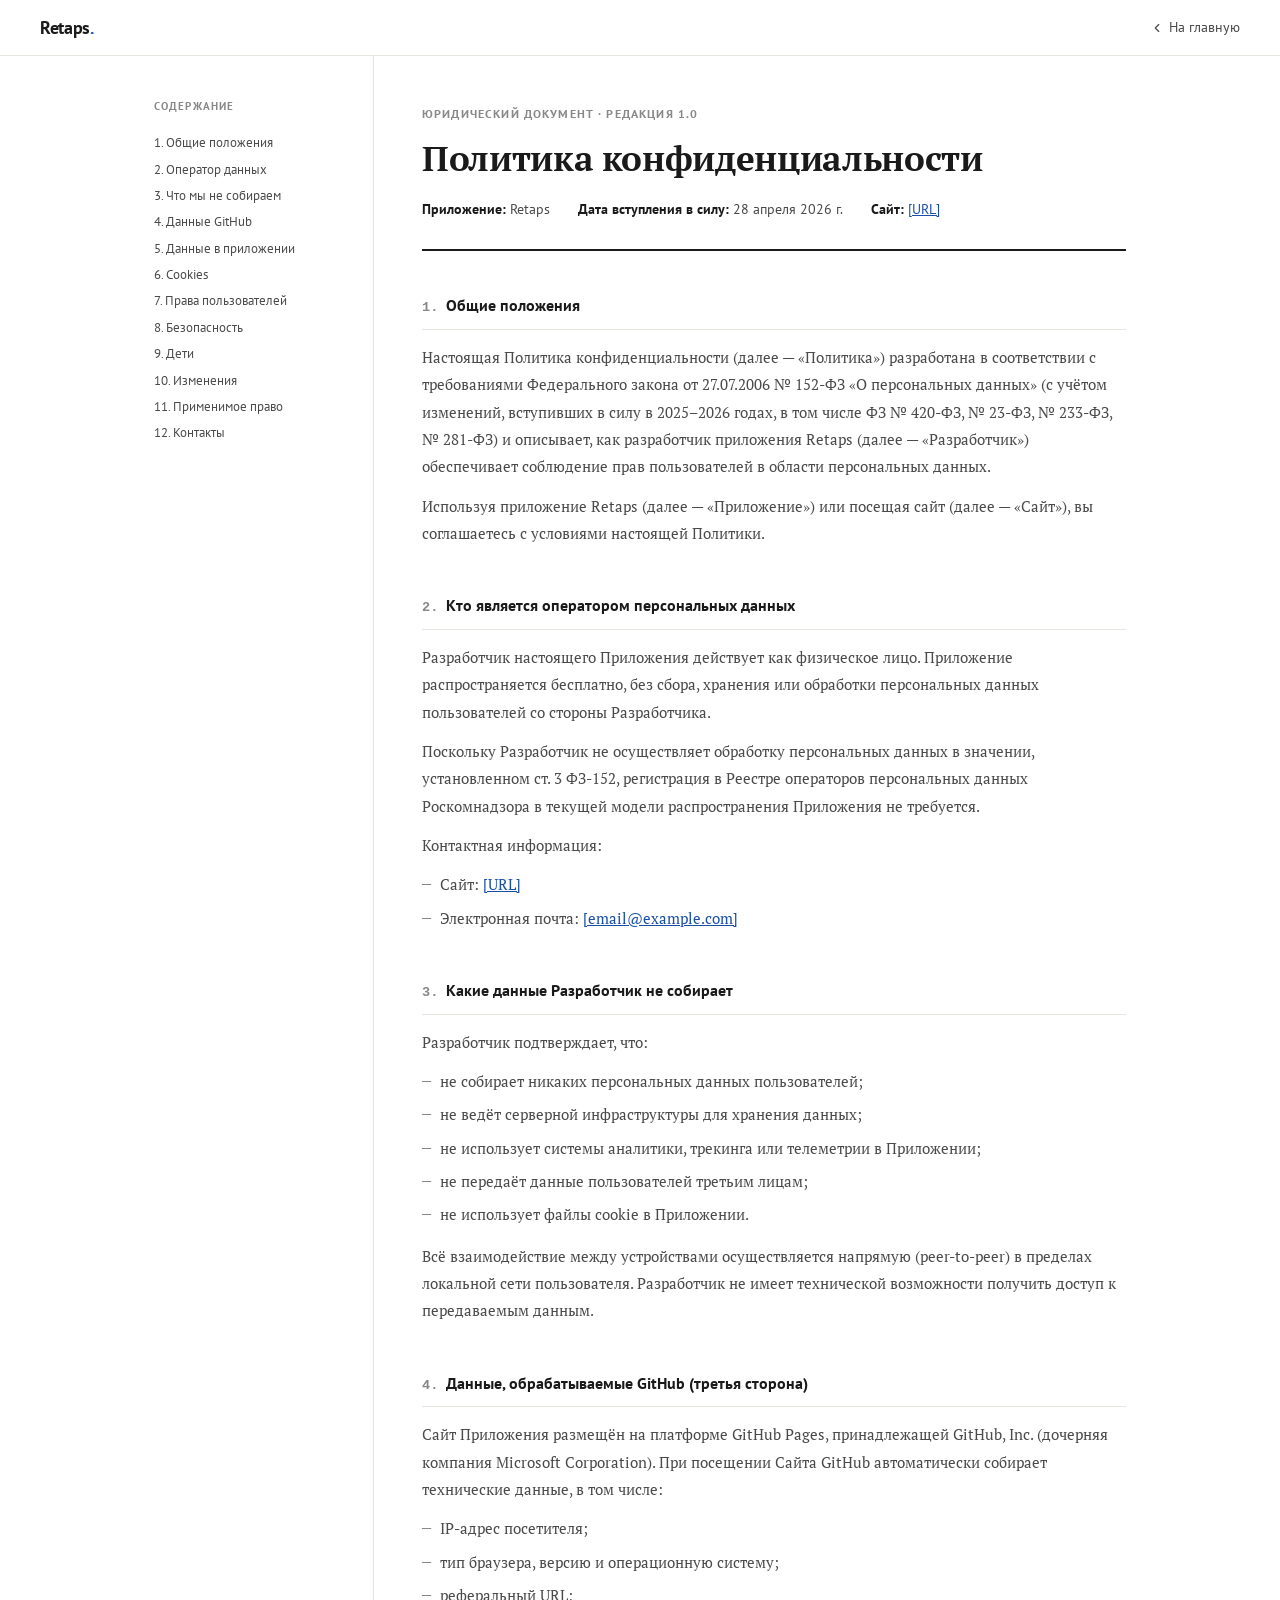
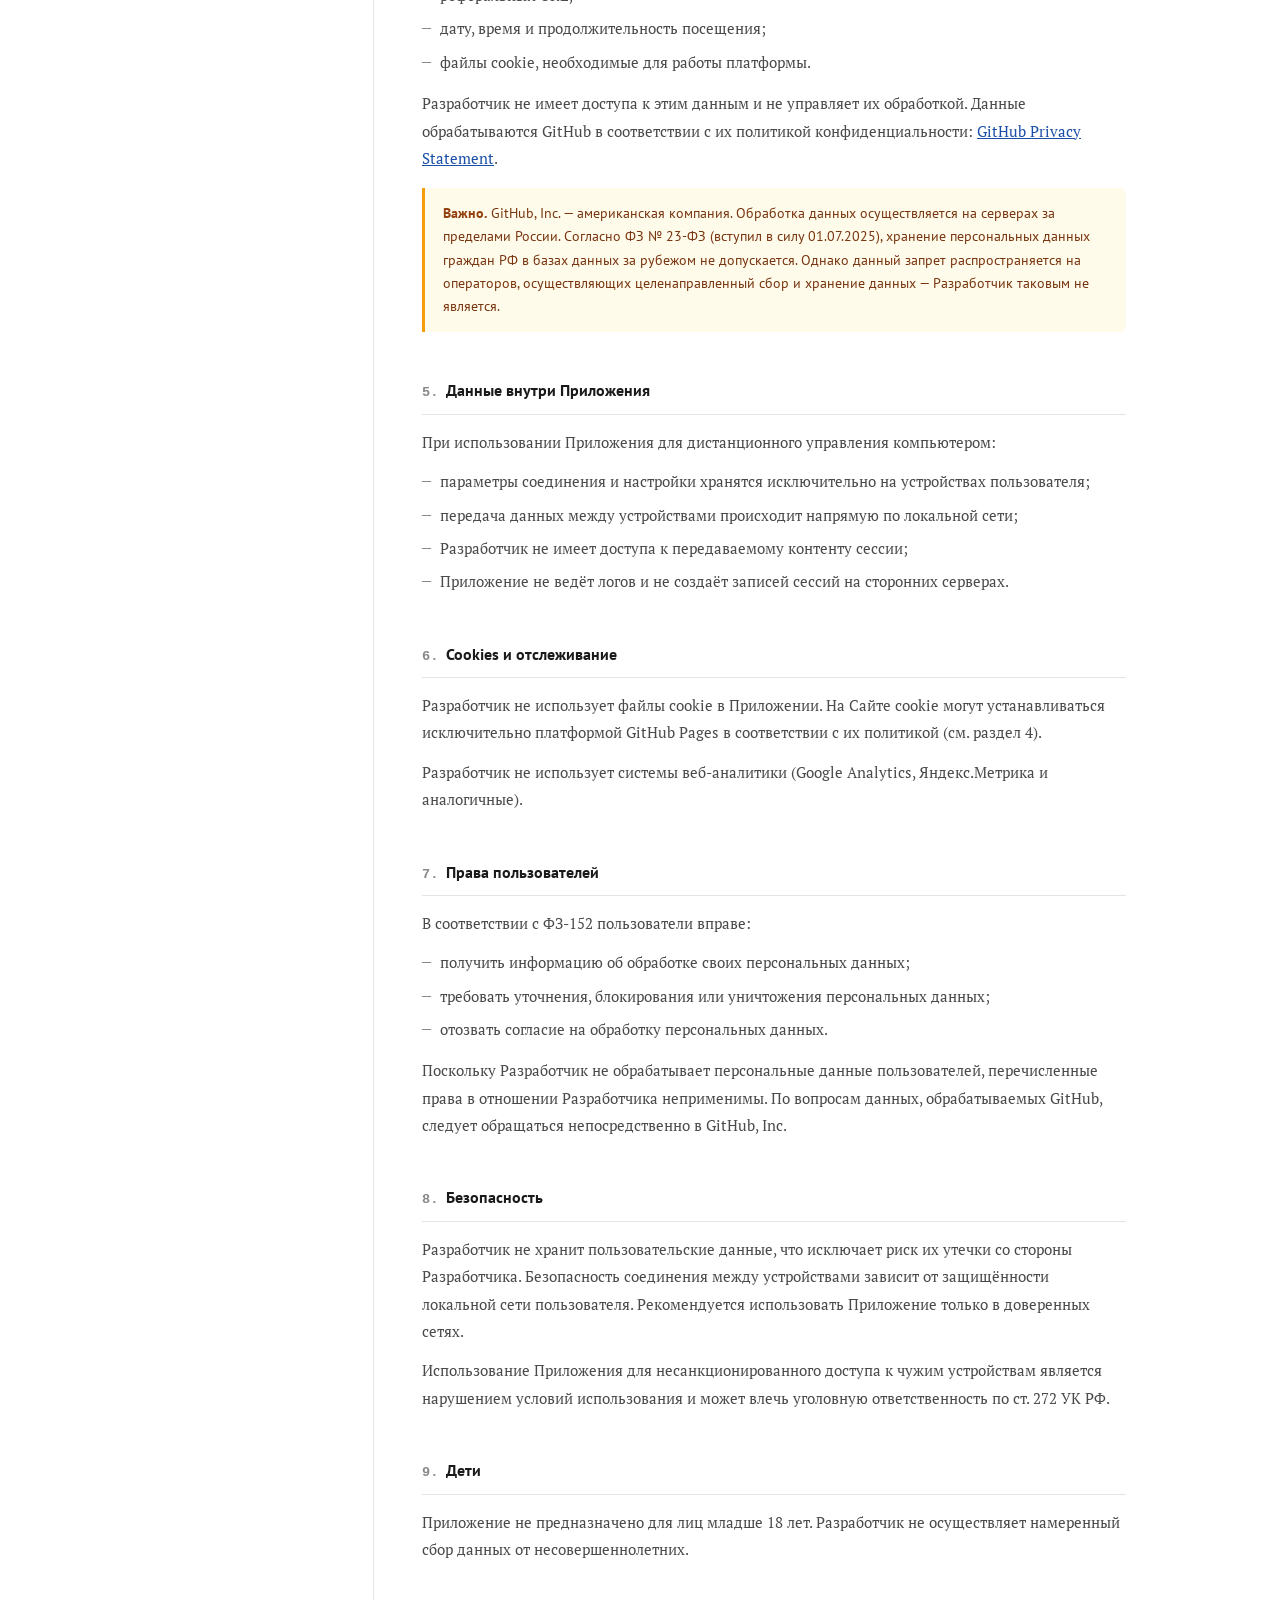
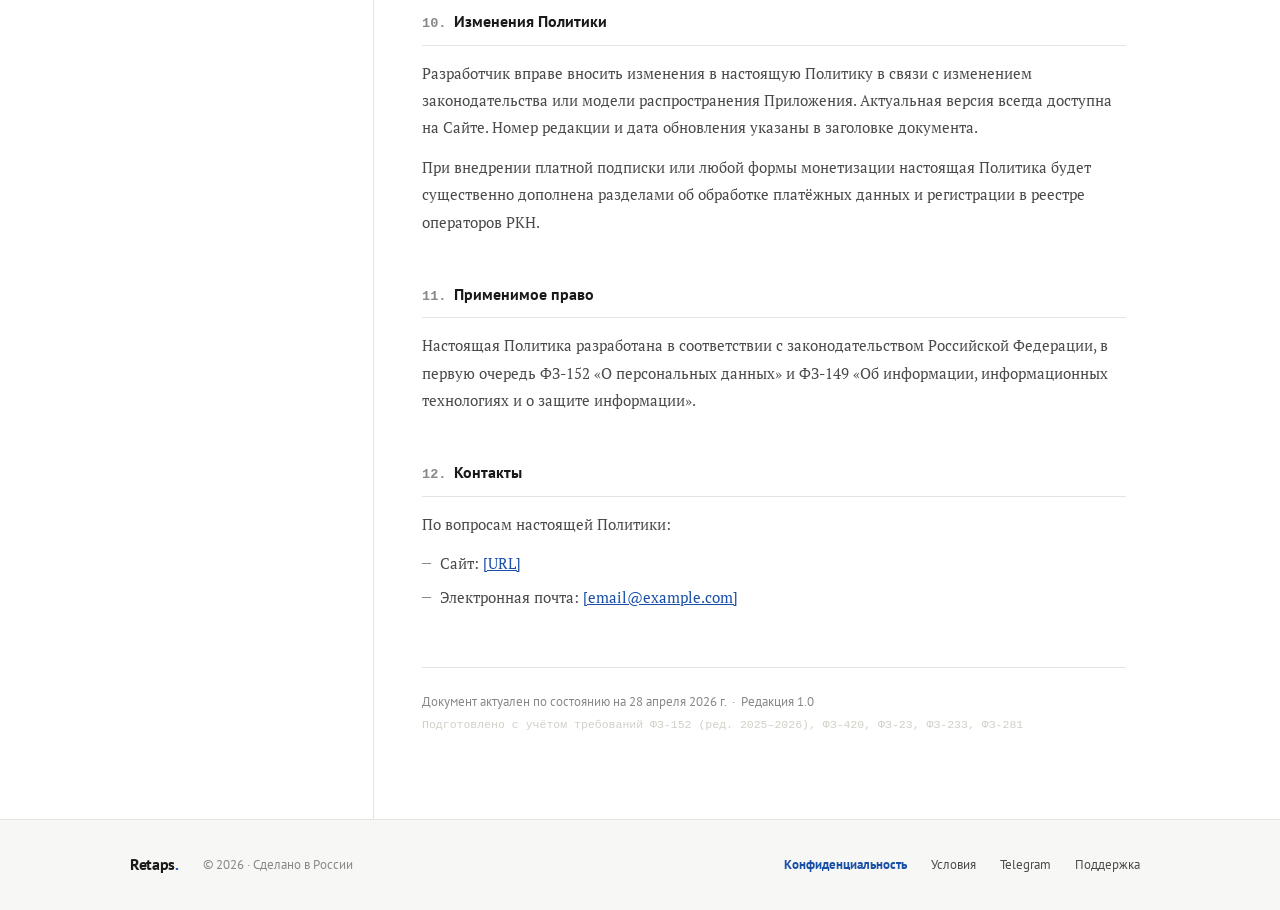
==== privacy.html @ 4c0c45dc "add languages" ====
<!DOCTYPE html>
<html lang="ru">
<head>
    <meta charset="UTF-8">
    <meta name="viewport" content="width=device-width, initial-scale=1.0">
    <title>Политика конфиденциальности — Retaps</title>
    <meta name="description" content="Политика конфиденциальности приложения Retaps">
    <link rel="icon" href="assets/favicon.ico" type="image/x-icon">
    <link rel="preconnect" href="https://fonts.googleapis.com">
    <link rel="preconnect" href="https://fonts.gstatic.com" crossorigin>
    <link href="https://fonts.googleapis.com/css2?family=PT+Serif:ital,wght@0,400;0,700;1,400&family=PT+Sans:wght@400;700&display=swap"
          rel="stylesheet">
    <link rel="stylesheet" href="legal.css">
</head>
<body>

<nav class="doc-nav">
    <a href="/" class="doc-nav-logo">Retaps<span>.</span></a>
    <a href="/" class="doc-nav-back">
        <svg width="14" height="14" viewBox="0 0 24 24" fill="none" stroke="currentColor" stroke-width="2"
             stroke-linecap="round" stroke-linejoin="round">
            <polyline points="15 18 9 12 15 6"/>
        </svg>
        На главную
    </a>
</nav>

<div class="doc-layout">

    <!-- Sidebar TOC -->
    <aside class="doc-sidebar" aria-label="Содержание">
        <div class="toc-wrap">
            <div class="toc-title">Содержание</div>
            <nav>
                <a href="#s1" class="toc-link">1. Общие положения</a>
                <a href="#s2" class="toc-link">2. Оператор данных</a>
                <a href="#s3" class="toc-link">3. Что мы не собираем</a>
                <a href="#s4" class="toc-link">4. Данные GitHub</a>
                <a href="#s5" class="toc-link">5. Данные в приложении</a>
                <a href="#s6" class="toc-link">6. Cookies</a>
                <a href="#s7" class="toc-link">7. Права пользователей</a>
                <a href="#s8" class="toc-link">8. Безопасность</a>
                <a href="#s9" class="toc-link">9. Дети</a>
                <a href="#s10" class="toc-link">10. Изменения</a>
                <a href="#s11" class="toc-link">11. Применимое право</a>
                <a href="#s12" class="toc-link">12. Контакты</a>
            </nav>
        </div>
    </aside>

    <!-- Main content -->
    <main class="doc-main">

        <header class="doc-header">
            <div class="doc-stamp">Юридический документ · Редакция 1.0</div>
            <h1>Политика конфиденциальности</h1>
            <div class="doc-meta">
                <span><strong>Приложение:</strong> Retaps</span>
                <span><strong>Дата вступления в силу:</strong> 28 апреля 2026 г.</span>
                <span><strong>Сайт:</strong> <a href="/">[URL]</a></span>
            </div>
        </header>

        <section class="doc-section" id="s1">
            <h2><span class="sec-num">1.</span> Общие положения</h2>
            <p>Настоящая Политика конфиденциальности (далее — «Политика») разработана в соответствии с требованиями
                Федерального закона от 27.07.2006 № 152-ФЗ «О персональных данных» (с учётом изменений, вступивших в
                силу в 2025–2026 годах, в том числе ФЗ № 420-ФЗ, № 23-ФЗ, № 233-ФЗ, № 281-ФЗ) и описывает, как
                разработчик приложения Retaps (далее — «Разработчик») обеспечивает соблюдение прав пользователей в
                области персональных данных.</p>
            <p>Используя приложение Retaps (далее — «Приложение») или посещая сайт (далее — «Сайт»), вы соглашаетесь с
                условиями настоящей Политики.</p>
        </section>

        <section class="doc-section" id="s2">
            <h2><span class="sec-num">2.</span> Кто является оператором персональных данных</h2>
            <p>Разработчик настоящего Приложения действует как физическое лицо. Приложение распространяется бесплатно,
                без сбора, хранения или обработки персональных данных пользователей со стороны Разработчика.</p>
            <p>Поскольку Разработчик не осуществляет обработку персональных данных в значении, установленном ст. 3
                ФЗ-152, регистрация в Реестре операторов персональных данных Роскомнадзора в текущей модели
                распространения Приложения не требуется.</p>
            <p>Контактная информация:</p>
            <ul>
                <li>Сайт: <a href="/">[URL]</a></li>
                <li>Электронная почта: <a href="mailto:[email@example.com]">[email@example.com]</a></li>
            </ul>
        </section>

        <section class="doc-section" id="s3">
            <h2><span class="sec-num">3.</span> Какие данные Разработчик не собирает</h2>
            <p>Разработчик подтверждает, что:</p>
            <ul>
                <li>не собирает никаких персональных данных пользователей;</li>
                <li>не ведёт серверной инфраструктуры для хранения данных;</li>
                <li>не использует системы аналитики, трекинга или телеметрии в Приложении;</li>
                <li>не передаёт данные пользователей третьим лицам;</li>
                <li>не использует файлы cookie в Приложении.</li>
            </ul>
            <p>Всё взаимодействие между устройствами осуществляется напрямую (peer-to-peer) в пределах локальной сети
                пользователя. Разработчик не имеет технической возможности получить доступ к передаваемым данным.</p>
        </section>

        <section class="doc-section" id="s4">
            <h2><span class="sec-num">4.</span> Данные, обрабатываемые GitHub (третья сторона)</h2>
            <p>Сайт Приложения размещён на платформе GitHub Pages, принадлежащей GitHub, Inc. (дочерняя компания
                Microsoft Corporation). При посещении Сайта GitHub автоматически собирает технические данные, в том
                числе:</p>
            <ul>
                <li>IP-адрес посетителя;</li>
                <li>тип браузера, версию и операционную систему;</li>
                <li>реферальный URL;</li>
                <li>дату, время и продолжительность посещения;</li>
                <li>файлы cookie, необходимые для работы платформы.</li>
            </ul>
            <p>Разработчик не имеет доступа к этим данным и не управляет их обработкой. Данные обрабатываются GitHub в
                соответствии с их политикой конфиденциальности: <a
                        href="https://docs.github.com/ru/site-policy/privacy-policies/github-general-privacy-statement"
                        target="_blank" rel="noopener noreferrer">GitHub Privacy Statement</a>.</p>
            <div class="doc-notice doc-notice--warn">
                <strong>Важно.</strong> GitHub, Inc. — американская компания. Обработка данных осуществляется на
                серверах за пределами России. Согласно ФЗ № 23-ФЗ (вступил в силу 01.07.2025), хранение персональных
                данных граждан РФ в базах данных за рубежом не допускается. Однако данный запрет распространяется на
                операторов, осуществляющих целенаправленный сбор и хранение данных — Разработчик таковым не является.
            </div>
        </section>

        <section class="doc-section" id="s5">
            <h2><span class="sec-num">5.</span> Данные внутри Приложения</h2>
            <p>При использовании Приложения для дистанционного управления компьютером:</p>
            <ul>
                <li>параметры соединения и настройки хранятся исключительно на устройствах пользователя;</li>
                <li>передача данных между устройствами происходит напрямую по локальной сети;</li>
                <li>Разработчик не имеет доступа к передаваемому контенту сессии;</li>
                <li>Приложение не ведёт логов и не создаёт записей сессий на сторонних серверах.</li>
            </ul>
        </section>

        <section class="doc-section" id="s6">
            <h2><span class="sec-num">6.</span> Cookies и отслеживание</h2>
            <p>Разработчик не использует файлы cookie в Приложении. На Сайте cookie могут устанавливаться исключительно
                платформой GitHub Pages в соответствии с их политикой (см. раздел&nbsp;4).</p>
            <p>Разработчик не использует системы веб-аналитики (Google Analytics, Яндекс.Метрика и аналогичные).</p>
        </section>

        <section class="doc-section" id="s7">
            <h2><span class="sec-num">7.</span> Права пользователей</h2>
            <p>В соответствии с ФЗ-152 пользователи вправе:</p>
            <ul>
                <li>получить информацию об обработке своих персональных данных;</li>
                <li>требовать уточнения, блокирования или уничтожения персональных данных;</li>
                <li>отозвать согласие на обработку персональных данных.</li>
            </ul>
            <p>Поскольку Разработчик не обрабатывает персональные данные пользователей, перечисленные права в отношении
                Разработчика неприменимы. По вопросам данных, обрабатываемых GitHub, следует обращаться непосредственно
                в GitHub, Inc.</p>
        </section>

        <section class="doc-section" id="s8">
            <h2><span class="sec-num">8.</span> Безопасность</h2>
            <p>Разработчик не хранит пользовательские данные, что исключает риск их утечки со стороны Разработчика.
                Безопасность соединения между устройствами зависит от защищённости локальной сети пользователя.
                Рекомендуется использовать Приложение только в доверенных сетях.</p>
            <p>Использование Приложения для несанкционированного доступа к чужим устройствам является нарушением условий
                использования и может влечь уголовную ответственность по ст. 272 УК РФ.</p>
        </section>

        <section class="doc-section" id="s9">
            <h2><span class="sec-num">9.</span> Дети</h2>
            <p>Приложение не предназначено для лиц младше 18 лет. Разработчик не осуществляет намеренный сбор данных от
                несовершеннолетних.</p>
        </section>

        <section class="doc-section" id="s10">
            <h2><span class="sec-num">10.</span> Изменения Политики</h2>
            <p>Разработчик вправе вносить изменения в настоящую Политику в связи с изменением законодательства или
                модели распространения Приложения. Актуальная версия всегда доступна на Сайте. Номер редакции и дата
                обновления указаны в заголовке документа.</p>
            <p>При внедрении платной подписки или любой формы монетизации настоящая Политика будет существенно дополнена
                разделами об обработке платёжных данных и регистрации в реестре операторов РКН.</p>
        </section>

        <section class="doc-section" id="s11">
            <h2><span class="sec-num">11.</span> Применимое право</h2>
            <p>Настоящая Политика разработана в соответствии с законодательством Российской Федерации, в первую очередь
                ФЗ-152 «О персональных данных» и ФЗ-149 «Об информации, информационных технологиях и о защите
                информации».</p>
        </section>

        <section class="doc-section" id="s12">
            <h2><span class="sec-num">12.</span> Контакты</h2>
            <p>По вопросам настоящей Политики:</p>
            <ul>
                <li>Сайт: <a href="/">[URL]</a></li>
                <li>Электронная почта: <a href="mailto:[email@example.com]">[email@example.com]</a></li>
            </ul>
        </section>

        <footer class="doc-footer">
            <p>Документ актуален по состоянию на 28 апреля 2026 г. &nbsp;·&nbsp; Редакция 1.0</p>
            <p class="doc-footer-laws">Подготовлено с учётом требований ФЗ-152 (ред. 2025–2026), ФЗ-420, ФЗ-23, ФЗ-233,
                ФЗ-281</p>
        </footer>

    </main>
</div>

<footer class="site-footer">
    <div class="site-footer-inner">
        <a href="/" class="logo-dark">Retaps<span>.</span></a>
        <p>© 2026 · Сделано в России</p>
        <nav class="site-footer-links">
            <a href="/privacy.html" aria-current="page">Конфиденциальность</a>
            <a href="/terms.html">Условия</a>
            <a href="https://t.me/retaps_ru" target="_blank" rel="noopener noreferrer">Telegram</a>
            <a href="mailto:contact@retaps-app.ru">Поддержка</a>
        </nav>
    </div>
</footer>

<script>
    /* Highlight active TOC link on scroll */
    (function() {
      var sections = document.querySelectorAll('.doc-section[id]');
      var links = document.querySelectorAll('.toc-link');
      window.addEventListener('scroll', function() {
        var y = window.scrollY + 120, current = '';
        sections.forEach(function(s) { if (s.offsetTop <= y) current = s.id; });
        links.forEach(function(a) { a.classList.toggle('active', a.getAttribute('href') === '#' + current); });
      }, { passive: true });
    })();
</script>
</body>
</html>
---- legal.css ----
/* ═══════════════════════════════
   Retaps · legal.css
   Светлая официальная тема
   для юридических документов
════════════════════════════════ */

:root {
  --bg:       #ffffff;
  --bg2:      #f7f7f5;
  --border:   #e5e5e0;
  --border2:  #d0d0c8;
  --text:     #1a1a1a;
  --text2:    #4a4a4a;
  --text3:    #888;
  --accent:   #1a4fa8;
  --accent-h: #1440892;
  --danger:   #7f1d1d;
  --warn-bg:  #fffbeb;
  --warn-bdr: #f59e0b;
  --danger-bg:#fef2f2;
  --danger-bdr:#dc2626;
  --radius:   6px;
  --font-serif: 'PT Serif', Georgia, 'Times New Roman', serif;
  --font-sans:  'PT Sans', Arial, sans-serif;
  --font-mono:  'Courier New', monospace;
  --sidebar-w: 220px;
  --nav-h: 56px;
}

*, *::before, *::after { box-sizing: border-box; margin: 0; padding: 0; }
html { scroll-behavior: smooth; font-size: 16px; }
body {
  background: var(--bg); color: var(--text);
  font-family: var(--font-serif); line-height: 1.8;
  -webkit-font-smoothing: antialiased;
}
*:focus-visible { outline: 2px solid var(--accent); outline-offset: 2px; }
a { color: var(--accent); }
a:hover { text-decoration: underline; }

/* ── Nav ── */
.doc-nav {
  position: sticky; top: 0; z-index: 100;
  height: var(--nav-h);
  display: flex; align-items: center; justify-content: space-between;
  padding: 0 40px;
  background: var(--bg);
  border-bottom: 1px solid var(--border);
}
.doc-nav-logo {
  font-family: var(--font-sans); font-size: 1.1rem; font-weight: 700;
  color: var(--text); text-decoration: none; letter-spacing: -0.02em;
}
.doc-nav-logo span { color: var(--accent); }
.doc-nav-back {
  font-family: var(--font-sans); font-size: 0.85rem; color: var(--text2);
  text-decoration: none; display: flex; align-items: center; gap: 5px;
  transition: color 0.15s;
}
.doc-nav-back:hover { color: var(--text); text-decoration: none; }

/* ── Layout: sidebar + content ── */
.doc-layout {
  display: grid;
  grid-template-columns: var(--sidebar-w) 1fr;
  max-width: 1020px;
  margin: 0 auto;
  padding: 0 24px;
  min-height: calc(100vh - var(--nav-h));
  gap: 0;
}

/* ── Sidebar ── */
.doc-sidebar {
  padding: 40px 0 40px;
  border-right: 1px solid var(--border);
}
.toc-wrap {
  position: sticky;
  top: calc(var(--nav-h) + 24px);
  padding-right: 24px;
}
.toc-title {
  font-family: var(--font-sans); font-size: 0.7rem; font-weight: 700;
  text-transform: uppercase; letter-spacing: 0.1em;
  color: var(--text3); margin-bottom: 14px;
}
.toc-link {
  display: block; font-family: var(--font-sans); font-size: 0.82rem;
  color: var(--text2); text-decoration: none; padding: 4px 0;
  border-left: 2px solid transparent;
  padding-left: 10px; margin-left: -12px;
  transition: color 0.15s, border-color 0.15s;
  line-height: 1.4;
}
.toc-link:hover { color: var(--accent); text-decoration: none; }
.toc-link.active { color: var(--accent); border-left-color: var(--accent); font-weight: 700; }

/* ── Main content ── */
.doc-main {
  padding: 48px 0 80px 48px;
  min-width: 0; /* prevent grid overflow */
}

/* ── Document header ── */
.doc-header {
  border-bottom: 2px solid var(--text);
  padding-bottom: 28px; margin-bottom: 40px;
}
.doc-stamp {
  font-family: var(--font-sans); font-size: 0.72rem; font-weight: 700;
  text-transform: uppercase; letter-spacing: 0.1em;
  color: var(--text3); margin-bottom: 12px;
}
.doc-header h1 {
  font-family: var(--font-serif); font-size: clamp(1.6rem, 3vw, 2.2rem);
  font-weight: 700; line-height: 1.2; letter-spacing: -0.01em;
  margin-bottom: 18px;
}
.doc-meta {
  display: flex; flex-wrap: wrap; gap: 6px 28px;
  font-family: var(--font-sans); font-size: 0.85rem; color: var(--text2);
}
.doc-meta strong { color: var(--text); }
.doc-meta a { color: var(--accent); }

/* ── Sections ── */
.doc-section {
  margin-bottom: 44px;
  scroll-margin-top: calc(var(--nav-h) + 16px);
}
.doc-section h2 {
  font-family: var(--font-sans); font-size: 1rem; font-weight: 700;
  color: var(--text); margin-bottom: 14px;
  padding-bottom: 8px; border-bottom: 1px solid var(--border);
  display: flex; align-items: baseline; gap: 8px;
}
.sec-num {
  font-family: var(--font-mono); font-size: 0.85rem;
  color: var(--text3); flex-shrink: 0;
}
.doc-section p { color: var(--text2); margin-bottom: 12px; font-size: 0.95rem; }
.doc-section p:last-child { margin-bottom: 0; }
.doc-section ul {
  margin: 10px 0 14px 0;
  padding-left: 0; list-style: none;
  display: flex; flex-direction: column; gap: 6px;
}
.doc-section li {
  font-size: 0.95rem; color: var(--text2);
  padding-left: 18px; position: relative;
}
.doc-section li::before {
  content: '—'; position: absolute; left: 0;
  color: var(--text3); font-family: var(--font-mono);
}

/* ── Notices ── */
.doc-notice {
  padding: 14px 18px; margin: 16px 0;
  font-family: var(--font-sans); font-size: 0.88rem;
  border-radius: 0 var(--radius) var(--radius) 0;
  line-height: 1.65;
}
.doc-notice--warn {
  background: var(--warn-bg);
  border-left: 3px solid var(--warn-bdr);
  color: #78350f;
}
.doc-notice--warn strong { color: #92400e; }
.doc-notice--danger {
  background: var(--danger-bg);
  border-left: 3px solid var(--danger-bdr);
  color: #7f1d1d;
}
.doc-notice--danger strong { color: #991b1b; }

/* ── Document footer ── */
.doc-footer {
  margin-top: 56px; padding-top: 24px;
  border-top: 1px solid var(--border);
  font-family: var(--font-sans); font-size: 0.8rem; color: var(--text3);
  line-height: 1.6;
}
.doc-footer p { margin-bottom: 4px; }
.doc-footer-laws { font-family: var(--font-mono); font-size: 0.72rem; color: var(--border2); }

/* ── Site footer ── */
.site-footer {
  background: var(--bg2); border-top: 1px solid var(--border);
  padding: 28px 40px;
}
.site-footer-inner {
  max-width: 1020px; margin: 0 auto;
  display: flex; align-items: center; flex-wrap: wrap; gap: 16px;
}
.logo-dark {
  font-family: var(--font-sans); font-size: 1rem; font-weight: 700;
  color: var(--text); text-decoration: none; letter-spacing: -0.02em;
  margin-right: 8px;
}
.logo-dark span { color: var(--accent); }
.site-footer p { font-family: var(--font-sans); font-size: 0.8rem; color: var(--text3); flex: 1; }
.site-footer-links { display: flex; gap: 4px; flex-wrap: wrap; margin-left: auto; }
.site-footer-links a {
  font-family: var(--font-sans); font-size: 0.82rem;
  color: var(--text2); text-decoration: none;
  padding: 5px 10px; border-radius: 4px; transition: background 0.15s, color 0.15s;
}
.site-footer-links a:hover { background: var(--border); color: var(--text); text-decoration: none; }
.site-footer-links a[aria-current="page"] { color: var(--accent); font-weight: 700; }

/* ── Responsive ── */
@media (max-width: 760px) {
  .doc-layout { grid-template-columns: 1fr; }
  .doc-sidebar { display: none; }
  .doc-main { padding: 32px 0 60px; }
  .doc-nav { padding: 0 20px; }
  .site-footer { padding: 24px 20px; }
  .site-footer-inner { flex-direction: column; text-align: center; }
  .site-footer-links { margin-left: 0; justify-content: center; }
}

@media print {
  .doc-nav, .doc-sidebar, .site-footer, .scroll-top { display: none; }
  .doc-layout { display: block; }
  .doc-main { padding: 0; }
  body { font-size: 12pt; }
  a { color: inherit; text-decoration: none; }
}
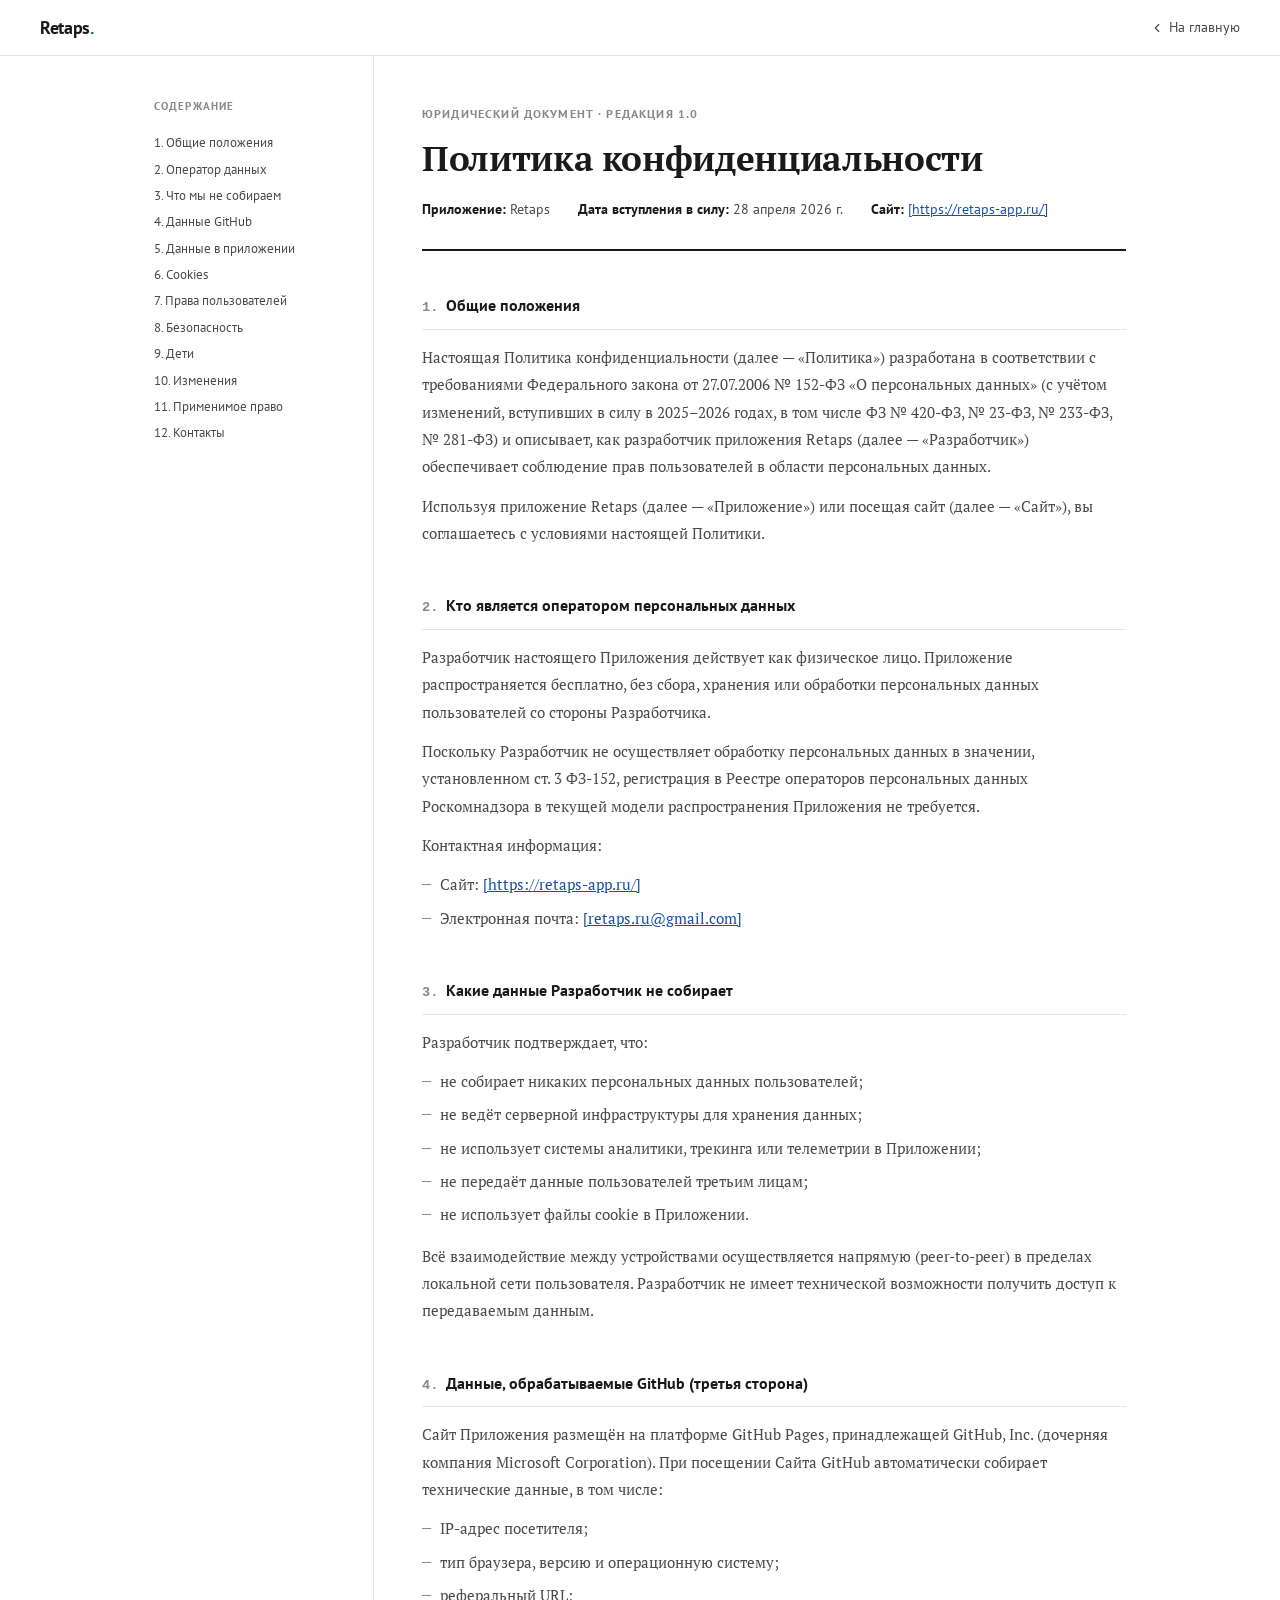
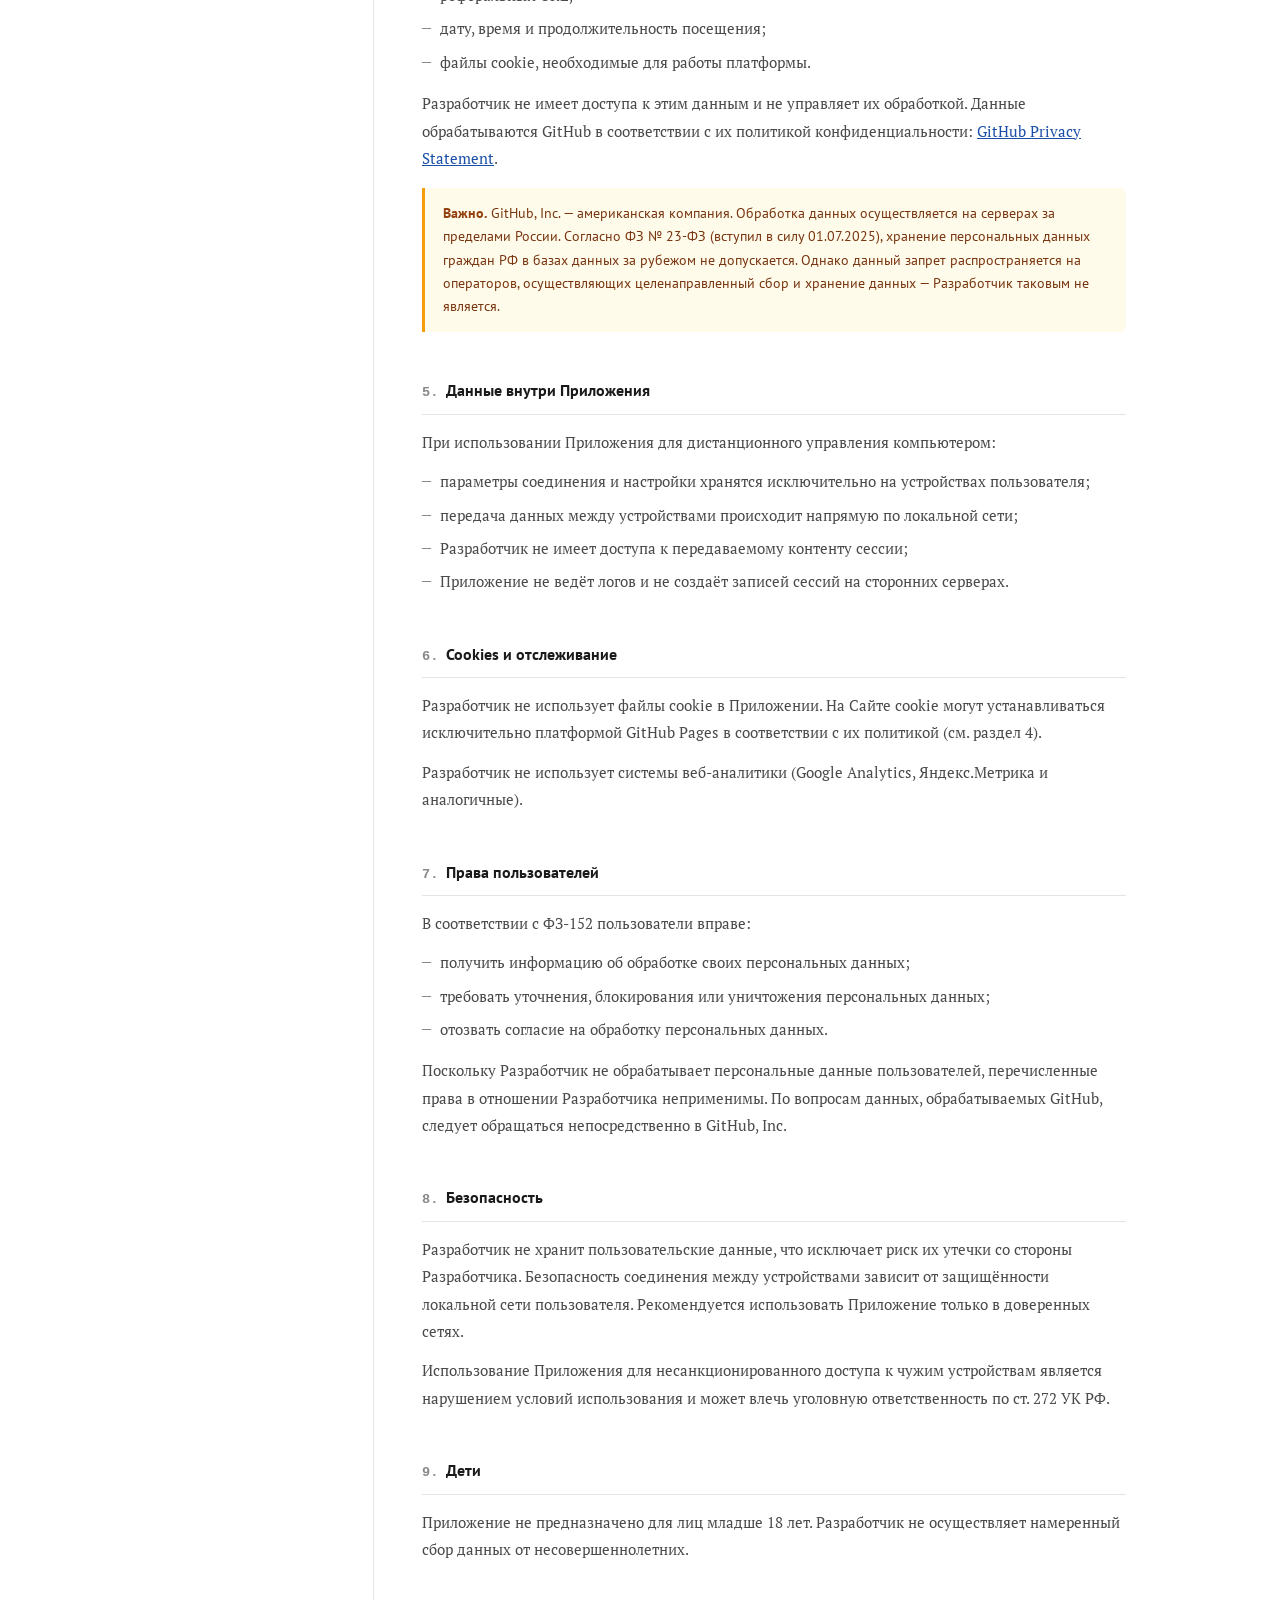
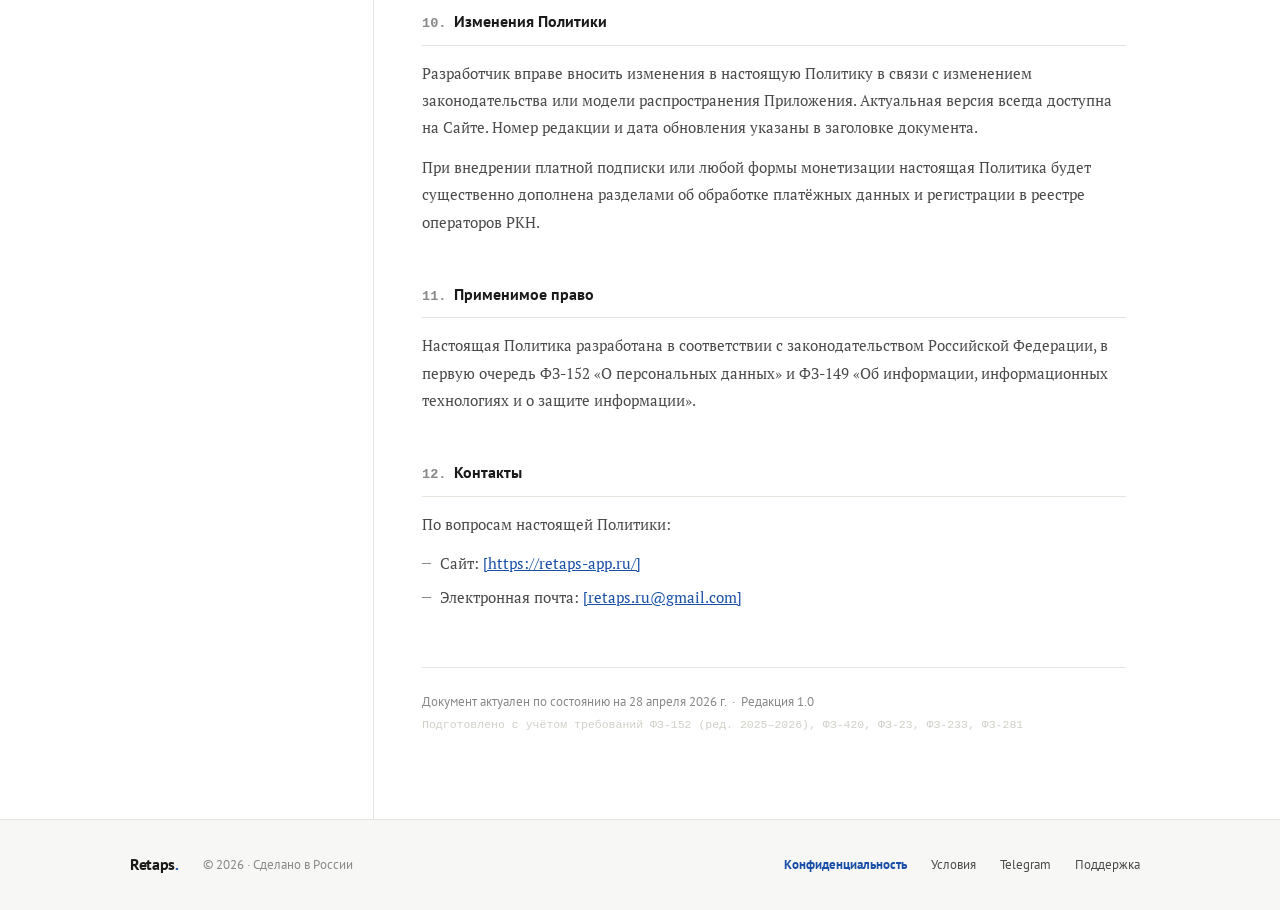
==== commit f95b935e: "Fix AI texts" ====
--- a/privacy.html
+++ b/privacy.html
@@ -57,7 +57,7 @@
             <div class="doc-meta">
                 <span><strong>Приложение:</strong> Retaps</span>
                 <span><strong>Дата вступления в силу:</strong> 28 апреля 2026 г.</span>
-                <span><strong>Сайт:</strong> <a href="/">[URL]</a></span>
+                <span><strong>Сайт:</strong> <a href="/">[https://retaps-app.ru/]</a></span>
             </div>
         </header>
 
@@ -81,8 +81,8 @@
                 распространения Приложения не требуется.</p>
             <p>Контактная информация:</p>
             <ul>
-                <li>Сайт: <a href="/">[URL]</a></li>
-                <li>Электронная почта: <a href="mailto:[email@example.com]">[email@example.com]</a></li>
+                <li>Сайт: <a href="/">[https://retaps-app.ru/]</a></li>
+                <li>Электронная почта: <a href="mailto:[retaps.ru@gmail.com]">[retaps.ru@gmail.com]</a></li>
             </ul>
         </section>
 
@@ -190,8 +190,8 @@
             <h2><span class="sec-num">12.</span> Контакты</h2>
             <p>По вопросам настоящей Политики:</p>
             <ul>
-                <li>Сайт: <a href="/">[URL]</a></li>
-                <li>Электронная почта: <a href="mailto:[email@example.com]">[email@example.com]</a></li>
+                <li>Сайт: <a href="/">[https://retaps-app.ru/]</a></li>
+                <li>Электронная почта: <a href="mailto:[retaps.ru@gmail.com]">[retaps.ru@gmail.com]</a></li>
             </ul>
         </section>
 
